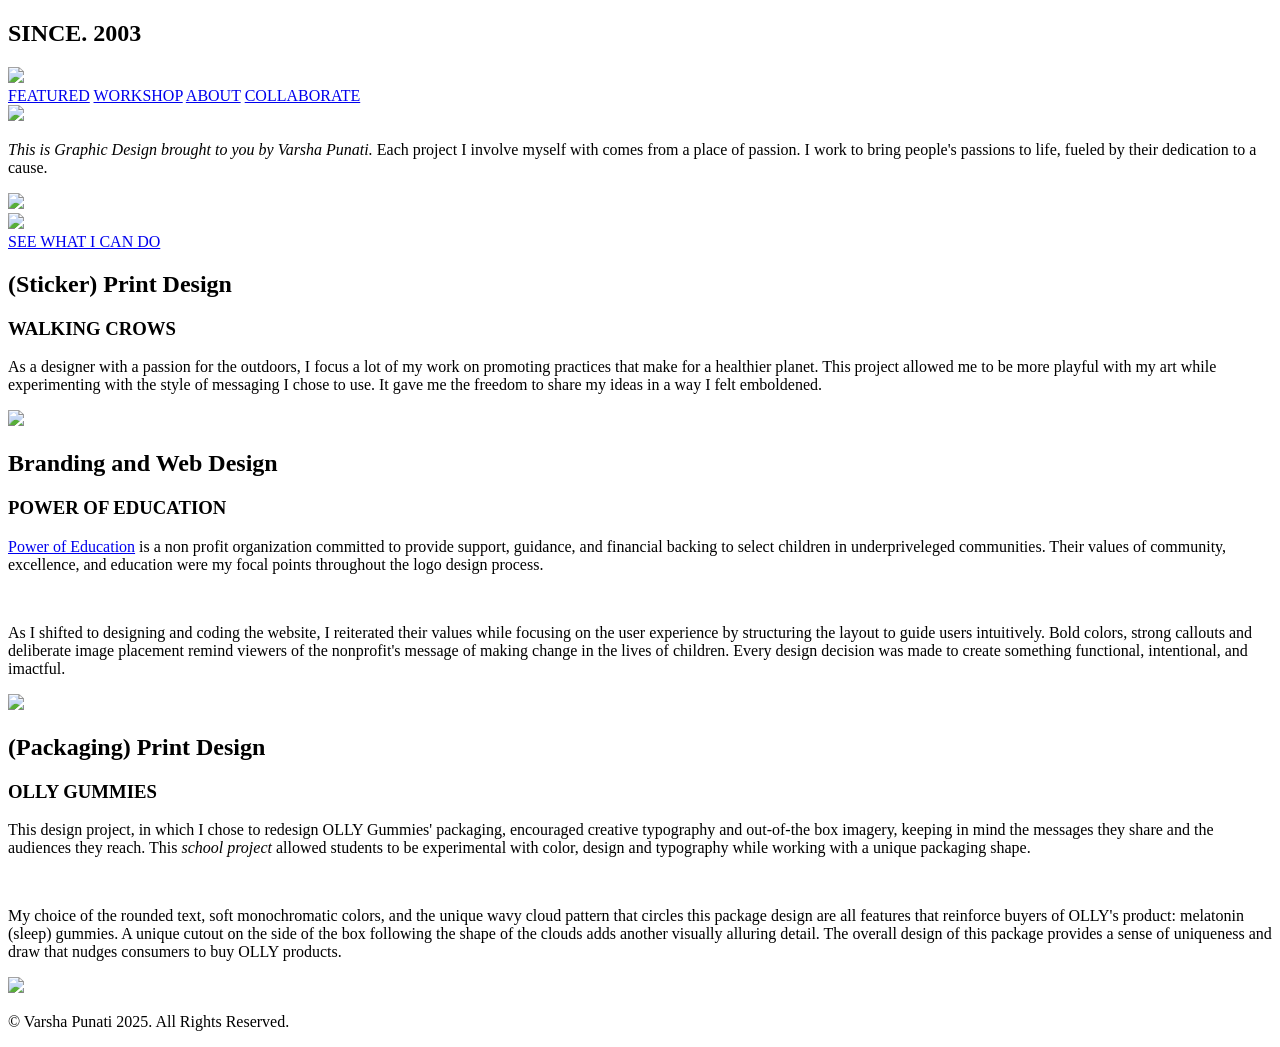
==== index.html @ 4f292054 "Update index.html" ====
<!doctype html> <!--tells browser to use html5.-->
<html lang="en"> <!--declares the default language of the document as English.-->

<head>
	<meta charset="UTF-8"> <!--tells the document to write in English using the UTF-8 character set.-->
	<meta name="viewport" content="width=device-width, initial-scale=1.0, maximum-scale=1.0, user-scalable=no">
	<meta name="HandheldFriendly" content="true">
	
	<title>Varsha Punati</title>
	<link rel="icon" type="image/x-icon" href="/images/favicon.png">
	
	<link rel="stylesheet" type="text/css" href="css/normalize.css"> <!--put first-->
	
	<link rel="stylesheet" type="text/css" href="css/style.css">  <!--put second so overrides the style above-->

	<link rel="stylesheet" href="https://use.typekit.net/fqg1hgj.css">

</head>

<body>
	<header>
		<h2>SINCE. 2003</h2>
		<img src="images/header.png" class="headimg">
		<nav>
			<a class="stay" href="index.html">FEATURED</a>
			<a href="index2.html">WORKSHOP</a>
			<a href="index3.html">ABOUT</a>
			<a href="index4.html">COLLABORATE</a>
		</nav>
	</header>


	<section class="hero-image">
		<img src="images/varsha-hero.jpg">
	</section>

	<article class="hero">
		<section class="spikes">
		<p><em>This is <i>Graphic Design</i> brought to you by Varsha Punati.</em> Each project I involve myself with comes from a place of passion. I work to bring people's passions to life, fueled by their dedication to a cause.</p>
		<img src="images/spikes.png">
		</section>
		<img src="images/banner.png">
	</article>
	

	<section class="featured3">
		<section class="button">
			<a href="index2.html">SEE WHAT I CAN DO</a>
		</section>
	<article class="crow-text">
		<h2>(Sticker) Print Design</h2>
		<h1>WALKING CROWS</h1>
		<p>As a designer with a passion for the outdoors, I focus a lot of my work on promoting practices that make for a healthier planet. This project allowed me to be more playful with my art while experimenting with the style of messaging I chose to use. It gave me the freedom to share my ideas in a way I felt emboldened.</p>
	</article>
	<section class="crow">
		<img src="images/crows.png">
	</section>
	</section>

	<section class="featured1">
	<article class="power-text">
		<h2>Branding and Web Design</h2>
		<h1>POWER OF EDUCATION</h1>
		<p><a href="https://power-of-edu.org/" target="_blank">Power of Education</a> is a non profit organization committed to provide support, guidance, and financial backing to select children in underpriveleged communities. Their values of community, excellence, and education were my focal points throughout the logo design process.</p> 
		<br>
		<p>As I shifted to designing and coding the website, I reiterated their values while focusing on the user experience by structuring the layout to guide users intuitively. Bold colors, strong callouts and deliberate image placement remind viewers of the nonprofit's message of making change in the lives of children. Every design decision was made to create something functional, intentional, and imactful.</p> 
	</article>
	<section class="power">
		<img src="images/power-of-edu.png">
	</section>
	</section>

	<section class="featured2">
	<article class="olly-text">
		<h2>(Packaging) Print Design</h2>
		<h1>OLLY GUMMIES</h1>
		<p>This design project, in which I chose to redesign OLLY Gummies' packaging, encouraged creative typography and out-of-the box imagery, keeping in mind the messages they share and the audiences they reach. This <em>school project</em> allowed students to be experimental with color, design and typography while working with a unique packaging shape.</p>
		<br>
		<p>My choice of the rounded text, soft monochromatic colors, and the unique wavy cloud pattern that circles this package design are all features that reinforce buyers of OLLY's product: melatonin (sleep) gummies. A unique cutout on the side of the box following the shape of the clouds adds another visually alluring detail. The overall design of this package provides a sense of uniqueness and draw that nudges consumers to buy OLLY products.</p> 
	</article>
	<section class="olly">
		<img src="images/olly-gummies.png">
	</section>
	</section>
	
	
	<footer>
		<p>© Varsha Punati 2025. All Rights Reserved.</p>
	</footer>

</body>

</html>

<!-- FOR BOOKWORKS <p>This rebrand experimented with Figma and was used to understand and expand on text hierarchies when designing websites to fit the ever growing need to mobile compatible sites. Though it was never coded, I believe this project highlights my eye for design. The password to view the prototype on <a href="https://www.figma.com/proto/Z3zHioFsGUur5tEWYosdDV/project-1?node-id=1-2&p=f&t=z0hq1JEWIEObRJo3-1&scaling=scale-down&content-scaling=fixed&page-id=0%3A1&starting-point-node-id=1%3A2">Figma</a> is <em>bookworks</em>. -->
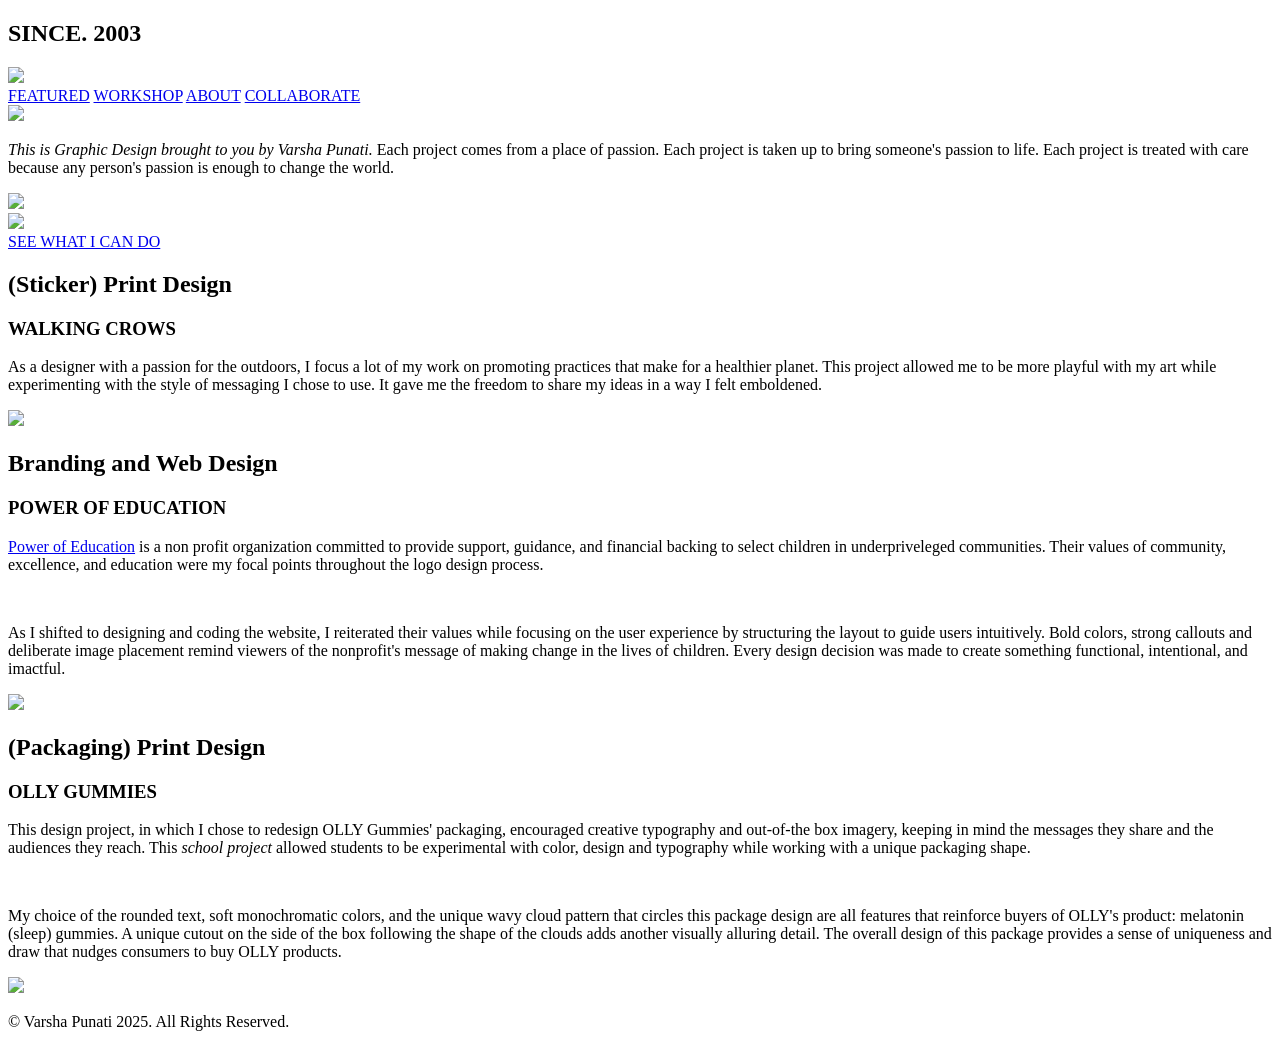
==== commit 669f0b9d: "Update index.html" ====
--- a/index.html
+++ b/index.html
@@ -36,7 +36,7 @@
 
 	<article class="hero">
 		<section class="spikes">
-		<p><em>This is <i>Graphic Design</i> brought to you by Varsha Punati.</em> Each project I involve myself with comes from a place of passion. I work to bring people's passions to life, fueled by their dedication to a cause.</p>
+		<p><em>This is <i>Graphic Design</i> brought to you by Varsha Punati.</em> Each project comes from a place of passion. Each project is taken up to bring someone's passion to life. Each project is treated with care because any person's passion is enough to change the world.</p>
 		<img src="images/spikes.png">
 		</section>
 		<img src="images/banner.png">
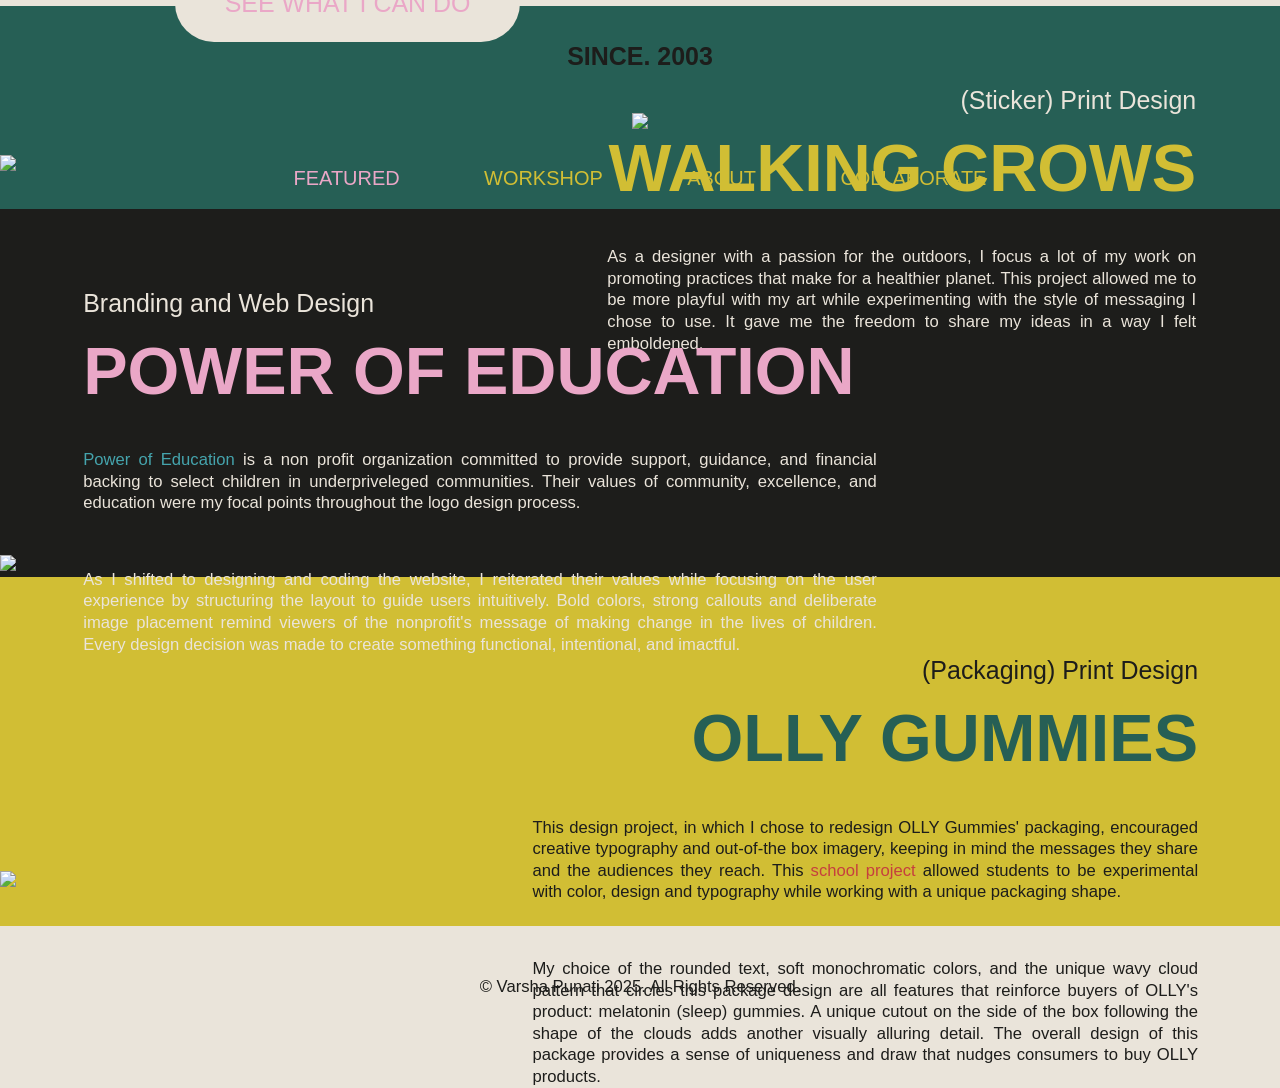
==== commit 97d3143c: "Update index.html" ====
--- a/index.html
+++ b/index.html
@@ -30,17 +30,10 @@
 	</header>
 
 
-	<section class="hero-image">
-		<img src="images/varsha-hero.jpg">
+	<section class="hero">
+		<p><em>This is Graphic Design brought to you by Varsha Punati.</em> Each project comes from a place of passion. Each project is taken up to bring someone's passion to life. Each project is treated with care because passion changes the world.</p>
+		<img src="images/featured.png">
 	</section>
-
-	<article class="hero">
-		<section class="spikes">
-		<p><em>This is <i>Graphic Design</i> brought to you by Varsha Punati.</em> Each project comes from a place of passion. Each project is taken up to bring someone's passion to life. Each project is treated with care because any person's passion is enough to change the world.</p>
-		<img src="images/spikes.png">
-		</section>
-		<img src="images/banner.png">
-	</article>
 	
 
 	<section class="featured3">
--- a/css/style.css
+++ b/css/style.css
@@ -0,0 +1,745 @@
+/* max-width and min-width is the size of the screen not the device----------- */
+/* max-device-width and min-device-width is the size of the device not the screen----------- */
+
+/* Desktop and Laptop, min-width equals the container size----------- */
+/* min-width, the minimum and up----------- */
+@media all 
+and (min-width: 550px) {
+
+	body {
+		font-family: "neulis-neue", sans-serif;
+		font-weight: 400;
+		font-style: normal; 
+		font-size: 1.3vw; /*sets a font size to the whole site*/
+		line-height: 1.3em; /*sets a font height or leading to the whole site*/
+		background-color: #EAE4DA;
+		color: #1D1D1B; /*sets a font color to the whole site*/ 
+		margin: 1em 0em;
+	}
+
+	h1 {
+		font-weight: 900;
+		color: #EAA7C7;
+		font-size: 4em;
+		margin-top: .7em;
+	}
+
+	h2 {
+		font-weight: 400;
+	}
+
+	a {
+		text-decoration: none;
+		color: #45A4AD;
+	}
+
+	a:hover {
+		color: #C63F3E;	
+	}
+
+	h3 {
+		margin-top: .5em;
+		font-weight: 400;
+	}
+
+	em {
+		font-style: normal;
+		color: #C63F3E;
+	}
+
+	/* header */
+
+	header {
+		text-align: center;
+		padding: .5em 0em 0em;
+	}
+
+	header img {
+		width: 30%;
+		padding: 1.5em;
+	}
+
+	header h2 {
+		font-weight: 600;
+	}
+
+	nav {
+		clear: both;
+		background-color: #265F55;
+		padding: .5em;
+	}
+
+	nav a {
+		text-decoration: none;
+		padding: 2em;
+		color: #D1BE34;
+		font-size: 1.2em;
+	}
+
+	.stay {
+		color: #EAA7C7;
+	}
+
+	nav a:hover {
+		color: #EAE4DA;
+	}
+
+	/* footer */
+
+	footer {
+		clear: both;
+		text-align: center;
+		padding: 2em 3em 1em;
+	}
+
+	article {
+		clear: both;
+		margin: 0em 5em;
+	}
+
+	.spacer {
+		clear: both;
+		background-color: #D1BE34;
+		height: 38px;
+	}
+
+
+	/* PAGE ONE */
+
+	.hero-image img {
+		margin: 3em 0em 3em 42em;
+		width: 38%;
+		border-radius: 50%;
+	}
+
+	.hero {
+		margin-top: -26em;
+		margin-bottom: 2em;
+	}
+
+	.hero img {
+		width: 100%;
+		padding-bottom: 2em;
+	}
+
+	.hero p {
+		margin-top: -2em;
+		margin-left: 2.5em;
+		width: 40%;
+		font-size: 1.3em;
+		line-height: 1.2em;
+	}
+
+	.spikes img {
+		width: 11%;
+		padding: 1.5em 0em 2em 5em;
+	}
+
+	.button {
+		width: 30%;
+		font-size: 1.5em;
+		margin: -2.5em 7em 0em 7em;
+	}
+
+	.button a {
+		color: #EAA7C7;
+		background-color: #EAE4DA;
+		padding: 1em 2em;
+		border-radius: 2em;
+	}
+
+	.button a:hover {
+		background-color: #EAA7C7;
+		color: #EAE4DA;
+	}
+
+	.featured1 {
+		padding-top: 3em;
+		color: #EAE4DA;
+		background-color: #1D1D1B;
+	}
+
+	.power-text {
+		margin-top: 2em;
+		width: 62%;
+		text-align: justify;
+	}
+
+	.power {
+		margin: -7em 0em 0em;
+	}
+
+	.power img {
+		width: 100%;
+	}
+
+	.featured2 {
+		padding-top: 3em;
+		background-color: #D1BE34;
+	}
+
+	.olly-text {
+		margin-top: 2em;
+		margin-left: 32em;
+		width: 52%;
+		text-align: justify;
+	}
+
+	.olly-text h1 {
+		color: #265F55;
+		text-align: right;
+	}
+
+	.olly-text h2 {
+		text-align: right;
+	}
+
+	.olly {
+		margin: -14em 0em 0em;
+	}
+
+	.olly img {
+		width: 100%;
+		padding-bottom: 2em;
+	}
+
+	.featured3 {
+		padding-top: 3em;
+		background-color: #265F55;
+		color: #EAE4DA;
+	}
+
+	.crow-text {
+		margin-top: 2em;
+		margin-left: 36.5em;
+		width: 46%;
+		text-align: justify;
+	}
+
+	.crow-text h1 {
+		color: #D1BE34;
+		text-align: right;
+	}
+
+	.crow-text h2 {
+		margin-top: 3em;
+		text-align: right;
+	}
+
+	.crow {
+		margin: -13em 0em 0em;
+	}
+
+	.crow img {
+		width: 100%;
+		padding-bottom: 2em;
+	}
+
+
+	/* PAGE TWO */
+
+	.workshop {
+		padding-top: 1em;
+	}
+
+	.scroll {
+		display: flex;
+    	overflow-x: auto;
+    	scroll-snap-type: x mandatory;
+      	gap: 1em;
+      	padding: 1em 0em;
+      	white-space: nowrap;
+	}
+
+	.scroll img {
+		width: 40%;
+	}
+	.gallery-item {
+      	display: inline-block;
+      	width: 100%;
+      	vertical-align: top;
+    }
+
+    .gallery-item img {
+      	width: 100%;
+      	border-radius: .7em;
+    }
+
+    .text-box {
+      	margin: .3em 1em 0em 0em;
+      	width: 400px;
+      	overflow: auto;
+    }
+
+    .text-box h3 {
+      	font-size: 1em;
+    }
+
+	/* PAGE THREE */
+
+	.meet {
+		text-align: center;
+		padding-top: 2em;
+		margin: 0em;
+	}	
+
+	.meet img {
+		margin-top: -7.5em;
+		width: 48%;
+		float: left;
+	}
+
+	.letter {
+		padding-right: 5em;
+		float: right;
+		width: 43%;
+		text-align: justify;
+	}
+
+	.letter img {
+		width: 50%;
+		margin-top: 0em;
+	}
+
+	.resume img {
+		width: 100%;
+	}
+	
+	/* PAGE FOUR */
+
+	
+	.page4 {
+		float: left;
+		width: 52%;
+		margin: 0em;
+		padding: 4em 0em;
+		text-align: center;
+	}
+
+	.page4 h1 {
+		font-size: 4.5em;
+		color: #D1BE34;
+	}
+
+	.form {
+		margin: 0em;
+		width: 48%;
+		float: right;
+	}
+
+	.contact-form {
+		padding: 2em 0em;
+      	max-width: 85%;
+      	margin: 0em 1em 2em;
+      	color: #1D1D1B;
+    }
+
+    .contact-form h2 {
+    	margin-bottom: .5em;
+      	font-size: 1.5em;
+      	color: #C63F3E;
+    }
+
+    .form-group {
+      	margin-bottom: 1em;
+    }
+
+    .form-group label {
+      	display: block;
+      	margin-bottom: 0.5em;
+    }
+
+    .form-group input,
+    .form-group textarea {
+      	width: 90%;
+      	padding: 0.75em;
+      	border: solid 2px #EAA7C7;
+      	border-radius: .7em;
+      	font-size: 1em;
+      	resize: vertical;
+      	background-color: #EAE4DA;
+    }
+
+    .form-group textarea {
+      	min-height: 120px;
+    }
+
+    .submit-btn {
+      	display: inline-block;
+      	background-color: #265F55;
+      	color: #EAE4DA;
+      	padding: 0.75em 1.5em;
+      	border: solid 2px #265F55;
+      	border-radius: 2em;
+      	font-size: 1em;
+      	cursor: pointer;
+    }
+
+    .submit-btn:hover {
+    	background-color: #EAE4DA;
+    	color: #265F55;
+    }
+
+
+}
+
+
+
+/* Sizes of different screens */
+
+	@media all and (max-width: 550px) {
+
+
+	body {
+		font-family: "neulis-neue", sans-serif;
+		font-weight: 400;
+		font-style: normal; 
+		font-size: 4.5vw; /*sets a font size to the whole site*/
+		line-height: 1.3em; /*sets a font height or leading to the whole site*/
+		background-color: #EAE4DA;
+		color: #1D1D1B; /*sets a font color to the whole site*/ 
+		margin: 1em 0em;
+	}
+
+	h1 {
+		font-weight: 900;
+		color: #EAA7C7;
+		font-size: 2em;
+		margin-top: .7em;
+		line-height: 1em;
+	}
+
+	h2 {
+		font-weight: 400;
+	}
+
+	a {
+		text-decoration: none;
+		color: #45A4AD;
+	}
+
+	a:hover {
+		color: #C63F3E;	
+	}
+
+	h3 {
+		margin-top: .5em;
+		font-weight: 400;
+	}
+
+	em {
+		font-style: normal;
+		color: #C63F3E;
+	}
+
+	/* header */
+
+	header {
+		text-align: center;
+		padding: .5em 0em 0em;
+	}
+
+	header img {
+		width: 80%;
+		padding: 1.5em;
+	}
+
+	header h2 {
+		font-weight: 600;
+	}
+
+	nav {
+		clear: both;
+		background-color: #265F55;
+		padding: .5em;
+	}
+
+	nav a {
+		text-decoration: none;
+		padding: 1em;
+		color: #D1BE34;
+		line-height: 2em;
+		font-size: 1.1em;
+	}
+
+	.stay {
+		color: #EAA7C7;
+	}
+
+	nav a:hover {
+		color: #EAE4DA;
+	}
+
+	/* footer */
+
+	footer {
+		text-align: center;
+		padding: 2em 0em 1em;
+	}
+
+	article {
+		clear: both;
+		margin: 0em 1.5em;
+	}
+
+	.spacer {
+		display: none;
+	}
+
+
+	/* PAGE ONE */
+
+	.hero-image img {
+		margin: 2em 0em;
+		width: 100%;
+		border-radius: 1em;
+	}
+
+	.hero img {
+		width: 0%;
+		padding-bottom: 2em;
+	}
+
+	.hero p {
+		width: 100%;
+		font-size: 1.2em;
+		line-height: 1.2em;
+		text-align: justify;
+	}
+
+	.spikes img {
+		width: 40%;
+		margin: 2em 5.5em 0em;
+	}
+
+	.button {
+		width: 100%;
+		font-size: 1em;
+		text-align: center;
+		margin: -3.5em 0em 0em 0em;
+	}
+
+	.button a {
+		color: #EAE4DA;
+		background-color: #EAA7C7;
+		padding: 1em 2em;
+		border-radius: 2em;
+	}
+
+	.button a:hover {
+		background-color: #EAE4DA;
+		color: #EAA7C7;
+	}
+
+	.featured1 {
+		padding-top: 1em;
+		color: #EAE4DA;
+		background-color: #1D1D1B;
+	}
+
+	.power-text {
+		margin-top: 2em;
+		width: 85%;
+		text-align: left;
+	}
+
+	.power-text p {
+		text-align: justify;
+	}
+
+	.power img {
+		width: 100%;
+	}
+
+	.featured2 {
+		padding-top: 1em;
+		background-color: #D1BE34;
+	}
+
+	.olly-text {
+		margin-top: 2em;
+		width: 85%;
+		text-align: justify;
+	}
+
+	.olly-text h1 {
+		color: #265F55;
+	}
+
+	.olly img {
+		width: 100%;
+		padding-top: 1em;
+		padding-bottom: 2em;
+	}
+
+	.featured3 {
+		padding-top: 3em;
+		background-color: #265F55;
+		color: #EAE4DA;
+	}
+
+	.crow-text {
+		margin-top: 2em;
+		width: 85%;
+		text-align: justify;
+	}
+
+	.crow-text h1 {
+		color: #D1BE34;
+	}
+
+	.crow-text h2 {
+		margin-top: 2em;
+	}
+
+	.crow img {
+		width: 100%;
+		padding-bottom: 2em;
+	}
+
+
+	/* PAGE TWO */
+
+	.workshop {
+		padding-top: 1em;
+	}
+
+	.scroll {
+		display: flex;
+    	overflow-x: auto;
+    	scroll-snap-type: x mandatory;
+      	gap: 1em;
+      	padding: 1em 0em;
+      	white-space: nowrap;
+	}
+
+	.scroll img {
+		width: 40%;
+	}
+	.gallery-item {
+      	display: inline-block;
+      	width: 100%;
+      	vertical-align: top;
+    }
+
+    .gallery-item img {
+      	width: 100%;
+      	border-radius: .7em;
+    }
+
+    .text-box {
+      	margin: .3em 1em 0em 0em;
+      	width: 400px;
+      	overflow: auto;
+    }
+
+    .text-box h3 {
+      	font-size: 1em;
+    }
+
+	/* PAGE THREE */
+
+	.meet {
+		text-align: center;
+		padding-top: 2em;
+		margin: 0em;
+	}	
+
+
+	.letter {
+		margin: 1.5em;
+		text-align: justify;;
+	}
+
+	.art {
+		display: none;
+	}
+
+	.letter img {
+		width: 70%;
+		margin-top: 0em;
+	}
+
+	.resume img {
+		display: none;
+	}
+	
+	/* PAGE FOUR */
+
+	
+	.page4 {
+		margin: 0em;
+		padding: 2em 0em;
+		text-align: center;
+	}
+
+	.page4 h1 {
+		display: none;
+	}
+
+	.contact-form {
+		padding: 2em 0em;
+      	max-width: 85%;
+      	margin: 0em 1em;
+      	color: #1D1D1B;
+    }
+
+    .contact-form h2 {
+    	margin-bottom: .5em;
+      	font-size: 1.5em;
+      	line-height: 1em;
+      	color: #C63F3E;
+    }
+
+    .form-group {
+      	margin-bottom: 1em;
+    }
+
+    .form-group label {
+      	display: block;
+      	margin-bottom: 0.5em;
+    }
+
+    .form-group input,
+    .form-group textarea {
+      	width: 90%;
+      	padding: 0.75em;
+      	border: solid 2px #EAA7C7;
+      	border-radius: .7em;
+      	font-size: 1em;
+      	resize: vertical;
+      	background-color: #EAE4DA;
+    }
+
+    .form-group textarea {
+      	min-height: 120px;
+    }
+
+    .submit-btn {
+      	display: inline-block;
+      	background-color: #265F55;
+      	color: #EAE4DA;
+      	padding: 0.75em 1.5em;
+      	border: solid 2px #265F55;
+      	border-radius: 2em;
+      	font-size: 1em;
+      	cursor: pointer;
+    }
+
+    .submit-btn:hover {
+    	background-color: #EAE4DA;
+    	color: #265F55;
+    }
+
+
+
+}
+
+
+/* Smartphones (portrait and landscape) ----------- max-width: 500px and less */
+
+/* iPads (portrait and landscape) ----------- 500px–900px */
+
+/* Desktops and laptops ----------- min-width: 900-980px */
+
+/* Large screens ----------- min-width: 980px and up */
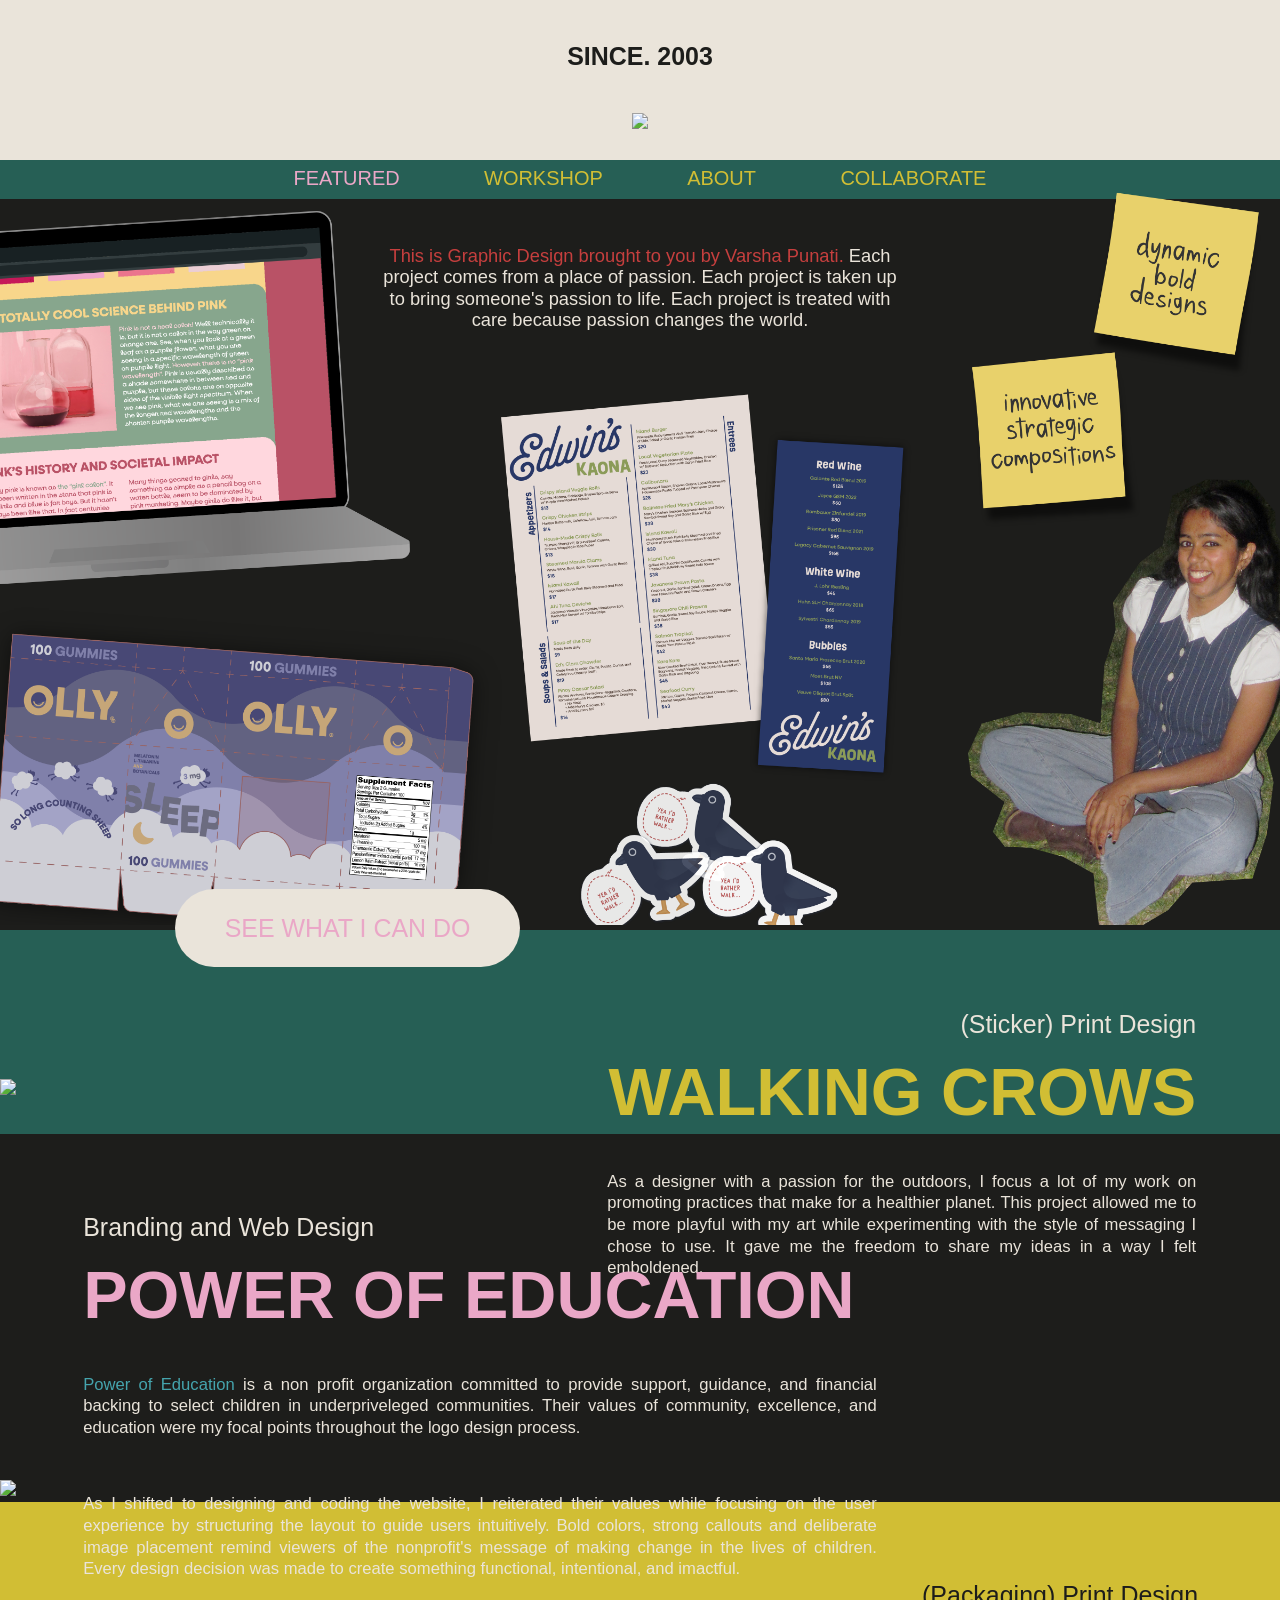
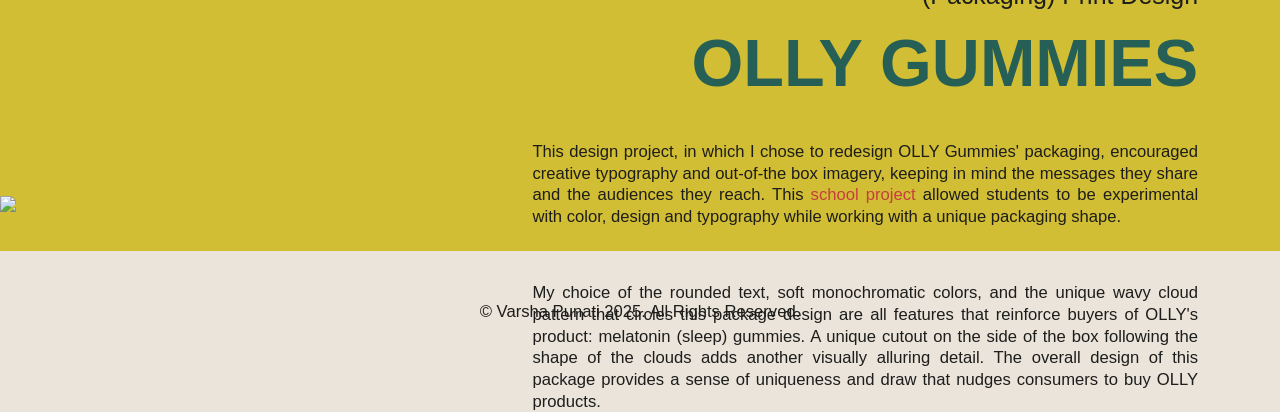
==== commit 562f5b29: "Update index.html" ====
--- a/index.html
+++ b/index.html
@@ -32,7 +32,8 @@
 
 	<section class="hero">
 		<p><em>This is Graphic Design brought to you by Varsha Punati.</em> Each project comes from a place of passion. Each project is taken up to bring someone's passion to life. Each project is treated with care because passion changes the world.</p>
-		<img src="images/featured.png">
+		<img src="images/featured.png" class=web>
+		<img src="images/mobile.png" class="mobile">
 	</section>
 	
 
--- a/css/style.css
+++ b/css/style.css
@@ -106,33 +106,26 @@
 
 	/* PAGE ONE */
 
-	.hero-image img {
-		margin: 3em 0em 3em 42em;
-		width: 38%;
-		border-radius: 50%;
-	}
-
 	.hero {
-		margin-top: -26em;
-		margin-bottom: 2em;
+		background-color: #1D1D1B;
+		color: #EAE4DA;
 	}
 
 	.hero img {
 		width: 100%;
-		padding-bottom: 2em;
-	}
-
-	.hero p {
-		margin-top: -2em;
-		margin-left: 2.5em;
-		width: 40%;
-		font-size: 1.3em;
-		line-height: 1.2em;
-	}
-
-	.spikes img {
-		width: 11%;
-		padding: 1.5em 0em 2em 5em;
+		margin-top: -10em;
+		padding-bottom: 0em
+	}
+
+	.hero p{
+		text-align: center;
+		margin: 0em 20.5em;
+		font-size: 1.1em;
+		padding: 2.5em 0em 0em;
+	}
+
+	.mobile {
+		display: none;
 	}
 
 	.button {
@@ -489,22 +482,25 @@
 
 	/* PAGE ONE */
 
-	.hero-image img {
-		margin: 2em 0em;
-		width: 100%;
-		border-radius: 1em;
-	}
-
-	.hero img {
-		width: 0%;
-		padding-bottom: 2em;
-	}
+	.hero {
+		background-color: #1D1D1B;
+		color: #EAE4DA;
+	}
+
+	.mobile {
+		width: 80%;
+		margin: 0em 2em 2em;
+		border-radius: .7em;
+	}
+
+	.web {
+		display: none;
+	} 
 
 	.hero p {
-		width: 100%;
-		font-size: 1.2em;
+		padding: 1em 1em;
+		font-size: 1.1em;
 		line-height: 1.2em;
-		text-align: justify;
 	}
 
 	.spikes img {
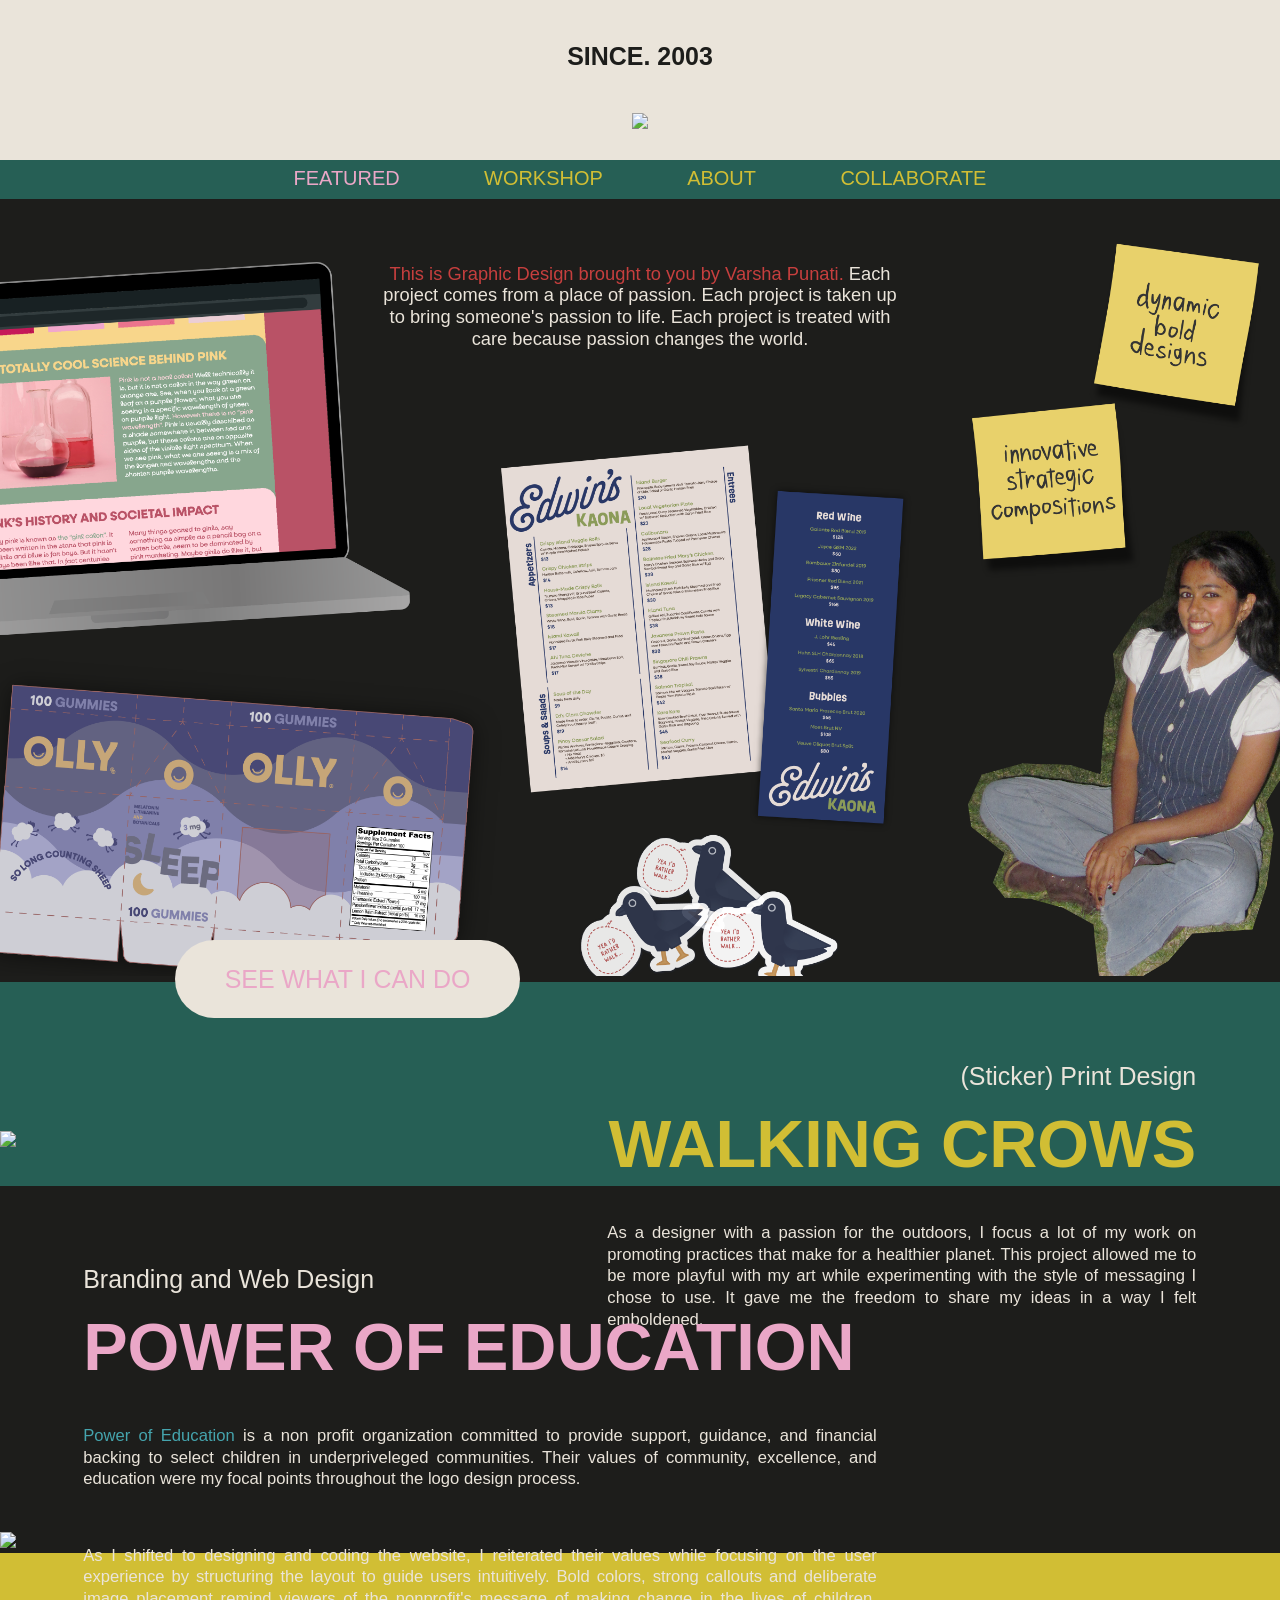
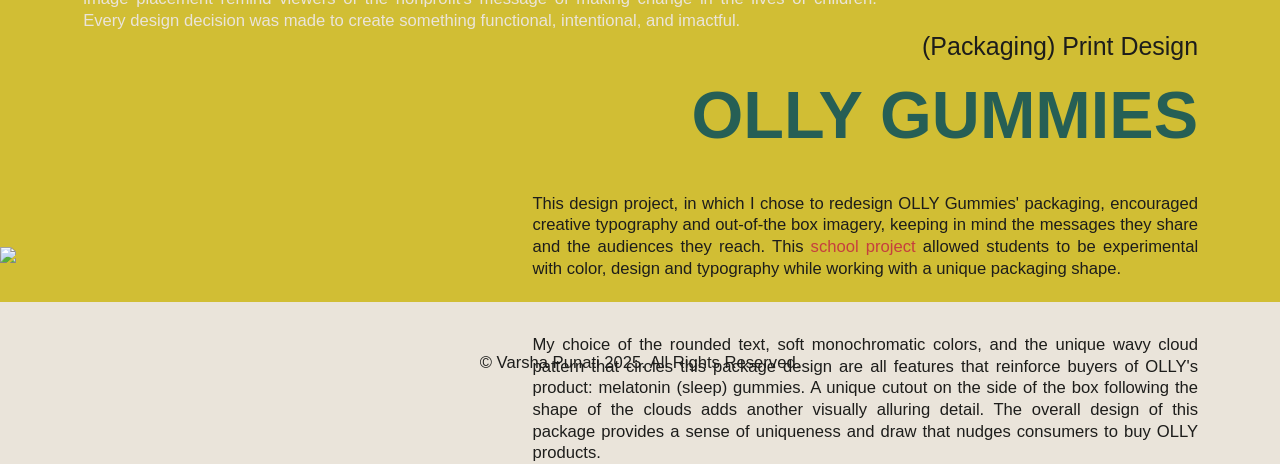
==== commit 8de2eee6: "Update index.html" ====
--- a/index.html
+++ b/index.html
@@ -32,7 +32,7 @@
 
 	<section class="hero">
 		<p><em>This is Graphic Design brought to you by Varsha Punati.</em> Each project comes from a place of passion. Each project is taken up to bring someone's passion to life. Each project is treated with care because passion changes the world.</p>
-		<img src="images/featured.png" class=web>
+		<img src="images/featured.png" class=headerimg>
 		<img src="images/mobile.png" class="mobile">
 	</section>
 	
--- a/css/style.css
+++ b/css/style.css
@@ -113,7 +113,7 @@
 
 	.hero img {
 		width: 100%;
-		margin-top: -10em;
+		margin-top: -8em;
 		padding-bottom: 0em
 	}
 
@@ -121,7 +121,7 @@
 		text-align: center;
 		margin: 0em 20.5em;
 		font-size: 1.1em;
-		padding: 2.5em 0em 0em;
+		padding: 3.5em 0em 0em;
 	}
 
 	.mobile {
@@ -233,6 +233,27 @@
 
 	.workshop {
 		padding-top: 1em;
+	}
+
+	projects {
+		overflow: auto;
+	}
+
+	.graphic {
+		width: 32%;
+		float: left;
+		margin-right: 2%;
+	}
+
+	.web {
+		width: 32%;
+		float: left;
+		margin-right: 2%;
+	}
+
+	.print {
+		width: 32%;
+		float: right;
 	}
 
 	.scroll {
@@ -498,7 +519,7 @@
 	} 
 
 	.hero p {
-		padding: 1em 1em;
+		padding: 2em 2em 1em;
 		font-size: 1.1em;
 		line-height: 1.2em;
 	}
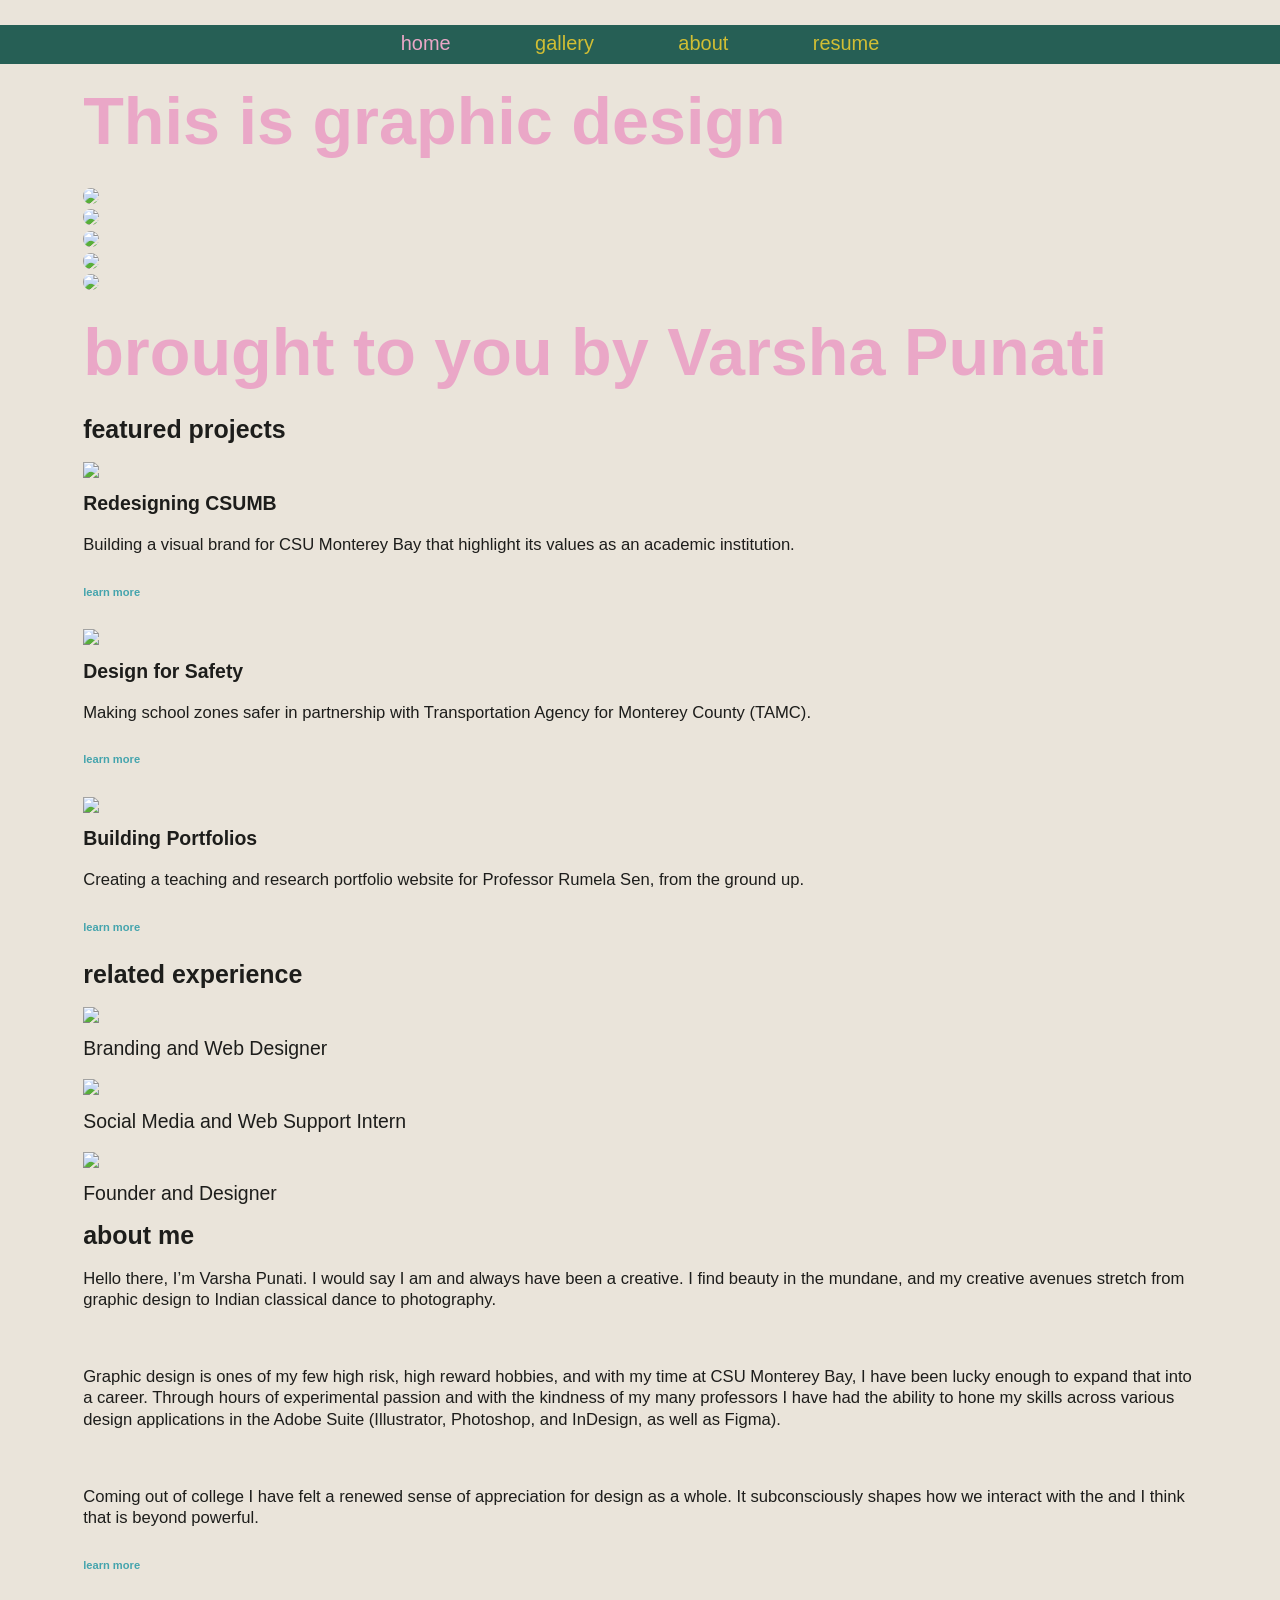
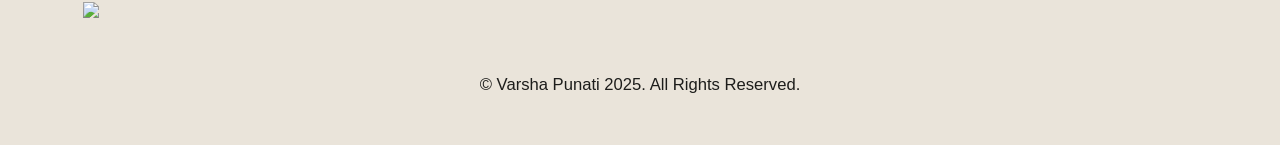
==== commit 1d63e7aa: "Update index.html" ====
--- a/index.html
+++ b/index.html
@@ -3,11 +3,12 @@
 
 <head>
 	<meta charset="UTF-8"> <!--tells the document to write in English using the UTF-8 character set.-->
+
 	<meta name="viewport" content="width=device-width, initial-scale=1.0, maximum-scale=1.0, user-scalable=no">
+	
 	<meta name="HandheldFriendly" content="true">
 	
 	<title>Varsha Punati</title>
-	<link rel="icon" type="image/x-icon" href="/images/favicon.png">
 	
 	<link rel="stylesheet" type="text/css" href="css/normalize.css"> <!--put first-->
 	
@@ -19,69 +20,113 @@
 
 <body>
 	<header>
-		<h2>SINCE. 2003</h2>
-		<img src="images/header.png" class="headimg">
 		<nav>
-			<a class="stay" href="index.html">FEATURED</a>
-			<a href="index2.html">WORKSHOP</a>
-			<a href="index3.html">ABOUT</a>
-			<a href="index4.html">COLLABORATE</a>
+			<a class="stay" href="home.html">home</a>
+			<a href="gallery.html">gallery</a>
+			<a href="about.html">about</a>
+			<a href="pdf/varshapunati-resume2026.pdf" target="_blank">resume</a>
 		</nav>
 	</header>
 
+	<article id="hero">
+		<div id="hero1">
+			<h1>This is <b>graphic design</b></h1>
+		</div>
 
-	<section class="hero">
-		<p><em>This is Graphic Design brought to you by Varsha Punati.</em> Each project comes from a place of passion. Each project is taken up to bring someone's passion to life. Each project is treated with care because passion changes the world.</p>
-		<img src="images/featured.png" class=headerimg>
-		<img src="images/mobile.png" class="mobile">
-	</section>
+		<section class="scroll2">
+			<div class="gallery-item">
+    			<a href="gallery.html#gallery"><img src="images/scott.png"></a>
+   			</div> 
+
+   			<div class="gallery-item">
+    			<a href="gallery.html#edwins"><img src="images/edwins.png"></a>
+   			</div>
+
+			<div class="gallery-item">
+    			<a href="gallery.html#gallery"><img src="images/earth.png"></a>
+   			</div>
+
+   			<div class="gallery-item">
+    			<a href="gallery.html#tamc"><img src="images/tamc2.png"></a>
+   			</div>
+
+   			<div class="gallery-item">
+    			<a href="gallery.html#gallery"><img src="images/orbit.png"></a>
+   			</div>
+		</section>
+
+		<div id="hero2">
+			<h1>brought to you by <b>Varsha Punati</b></h1>
+		</div>
+	</article>
+
+	<article id="featured">
+		<section>
+		<h2><b>featured projects</b></h2>
+
+			<div class="column1">
+				<img src="images/csumb1.png">
+				<h3><b>Redesigning CSUMB</b></h3>
+				<p>Building a visual brand for CSU Monterey Bay that highlight its values as an academic institution.</p>
+				<h6><a href="gallery.html#csumb">learn more</a></h6>
+			</div>
+
+			<div class="column2">
+				<img src="images/tamc-main.png">
+				<h3><b>Design for Safety</b></h3>
+				<p>Making school zones safer in partnership with Transportation Agency for Monterey County (TAMC).</p>
+				<h6><a href="gallery.html#tamc">learn more</a></h6>
+			</div>
+
+			<div class="column3">
+				<img src="images/rumela1.png">
+				<h3><b>Building Portfolios</b></h3>
+				<p>Creating a teaching and research portfolio website for Professor Rumela Sen, from the ground up.</p>
+				<h6><a href="index2.html#rumela">learn more</a></h6>
+			</div>
+		</section>
+
+		<section>
+		<h2><b>related experience</b></h2>
+
+			<div class="column1">
+				<img src="images/times.png">
+				<h3>Branding and Web Designer</h3>
+			</div>
+
+			<div class="column2">
+				<img src="images/csumb.png">
+				<h3>Social Media and Web Support Intern</h3>
+			</div>
+
+			<div class="column3">
+				<img src="images/monsoon.png">
+				<h3>Founder and Designer</h3>
+			</div>
+		</section>
+	</article>
+
+	<article id="about">
+		<div>
+			<h2><b>about me</b></h2>
+
+			<p>Hello there, I’m Varsha Punati. I would say I am and always have been a creative. I find beauty in the mundane, and my creative avenues stretch from graphic design to Indian classical dance to photography.</p> 
+			<br>
+			<p>Graphic design is ones of my few high risk, high reward hobbies, and with my time at CSU Monterey Bay, I have been lucky enough to expand that into a career. Through hours of experimental passion and with the kindness of my many professors I have had the ability to hone my skills across various design applications in the Adobe Suite (Illustrator, Photoshop, and InDesign, as well as Figma). </p>
+			<br>
+			<p>Coming out of college I have felt a renewed sense of appreciation for design as a whole. It subconsciously shapes how we interact with the and I think that is beyond powerful. </p>
+
+			<h6><a href="index3.html">learn more</a></h6>
+		</div>
 	
+		<img src="images/me.jpg">
+	</article>
 
-	<section class="featured3">
-		<section class="button">
-			<a href="index2.html">SEE WHAT I CAN DO</a>
-		</section>
-	<article class="crow-text">
-		<h2>(Sticker) Print Design</h2>
-		<h1>WALKING CROWS</h1>
-		<p>As a designer with a passion for the outdoors, I focus a lot of my work on promoting practices that make for a healthier planet. This project allowed me to be more playful with my art while experimenting with the style of messaging I chose to use. It gave me the freedom to share my ideas in a way I felt emboldened.</p>
-	</article>
-	<section class="crow">
-		<img src="images/crows.png">
-	</section>
-	</section>
-
-	<section class="featured1">
-	<article class="power-text">
-		<h2>Branding and Web Design</h2>
-		<h1>POWER OF EDUCATION</h1>
-		<p><a href="https://power-of-edu.org/" target="_blank">Power of Education</a> is a non profit organization committed to provide support, guidance, and financial backing to select children in underpriveleged communities. Their values of community, excellence, and education were my focal points throughout the logo design process.</p> 
-		<br>
-		<p>As I shifted to designing and coding the website, I reiterated their values while focusing on the user experience by structuring the layout to guide users intuitively. Bold colors, strong callouts and deliberate image placement remind viewers of the nonprofit's message of making change in the lives of children. Every design decision was made to create something functional, intentional, and imactful.</p> 
-	</article>
-	<section class="power">
-		<img src="images/power-of-edu.png">
-	</section>
-	</section>
-
-	<section class="featured2">
-	<article class="olly-text">
-		<h2>(Packaging) Print Design</h2>
-		<h1>OLLY GUMMIES</h1>
-		<p>This design project, in which I chose to redesign OLLY Gummies' packaging, encouraged creative typography and out-of-the box imagery, keeping in mind the messages they share and the audiences they reach. This <em>school project</em> allowed students to be experimental with color, design and typography while working with a unique packaging shape.</p>
-		<br>
-		<p>My choice of the rounded text, soft monochromatic colors, and the unique wavy cloud pattern that circles this package design are all features that reinforce buyers of OLLY's product: melatonin (sleep) gummies. A unique cutout on the side of the box following the shape of the clouds adds another visually alluring detail. The overall design of this package provides a sense of uniqueness and draw that nudges consumers to buy OLLY products.</p> 
-	</article>
-	<section class="olly">
-		<img src="images/olly-gummies.png">
-	</section>
-	</section>
-	
+	<div class="spacer1"></div>
 	
 	<footer>
 		<p>© Varsha Punati 2025. All Rights Reserved.</p>
 	</footer>
-
 </body>
 
 </html>
--- a/css/style.css
+++ b/css/style.css
@@ -514,7 +514,7 @@
 		border-radius: .7em;
 	}
 
-	.web {
+	.headerimg {
 		display: none;
 	} 
 
